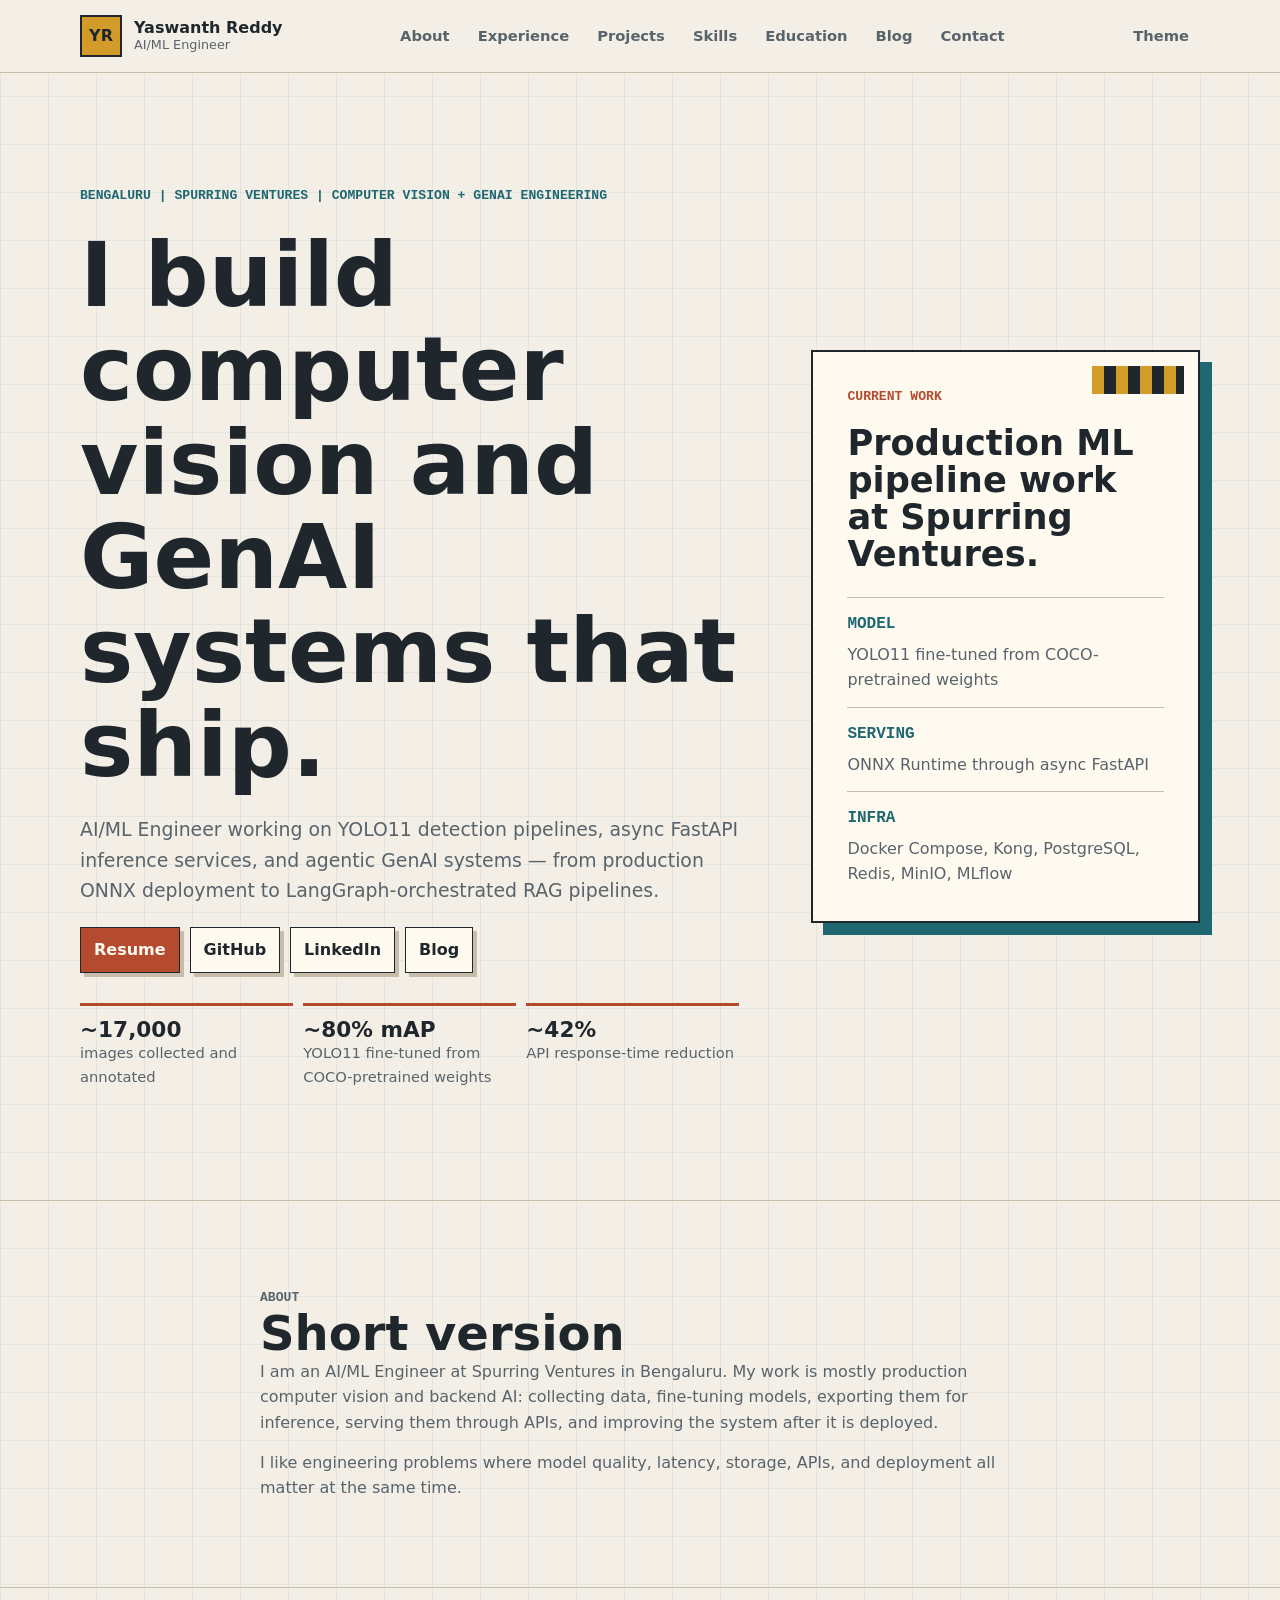
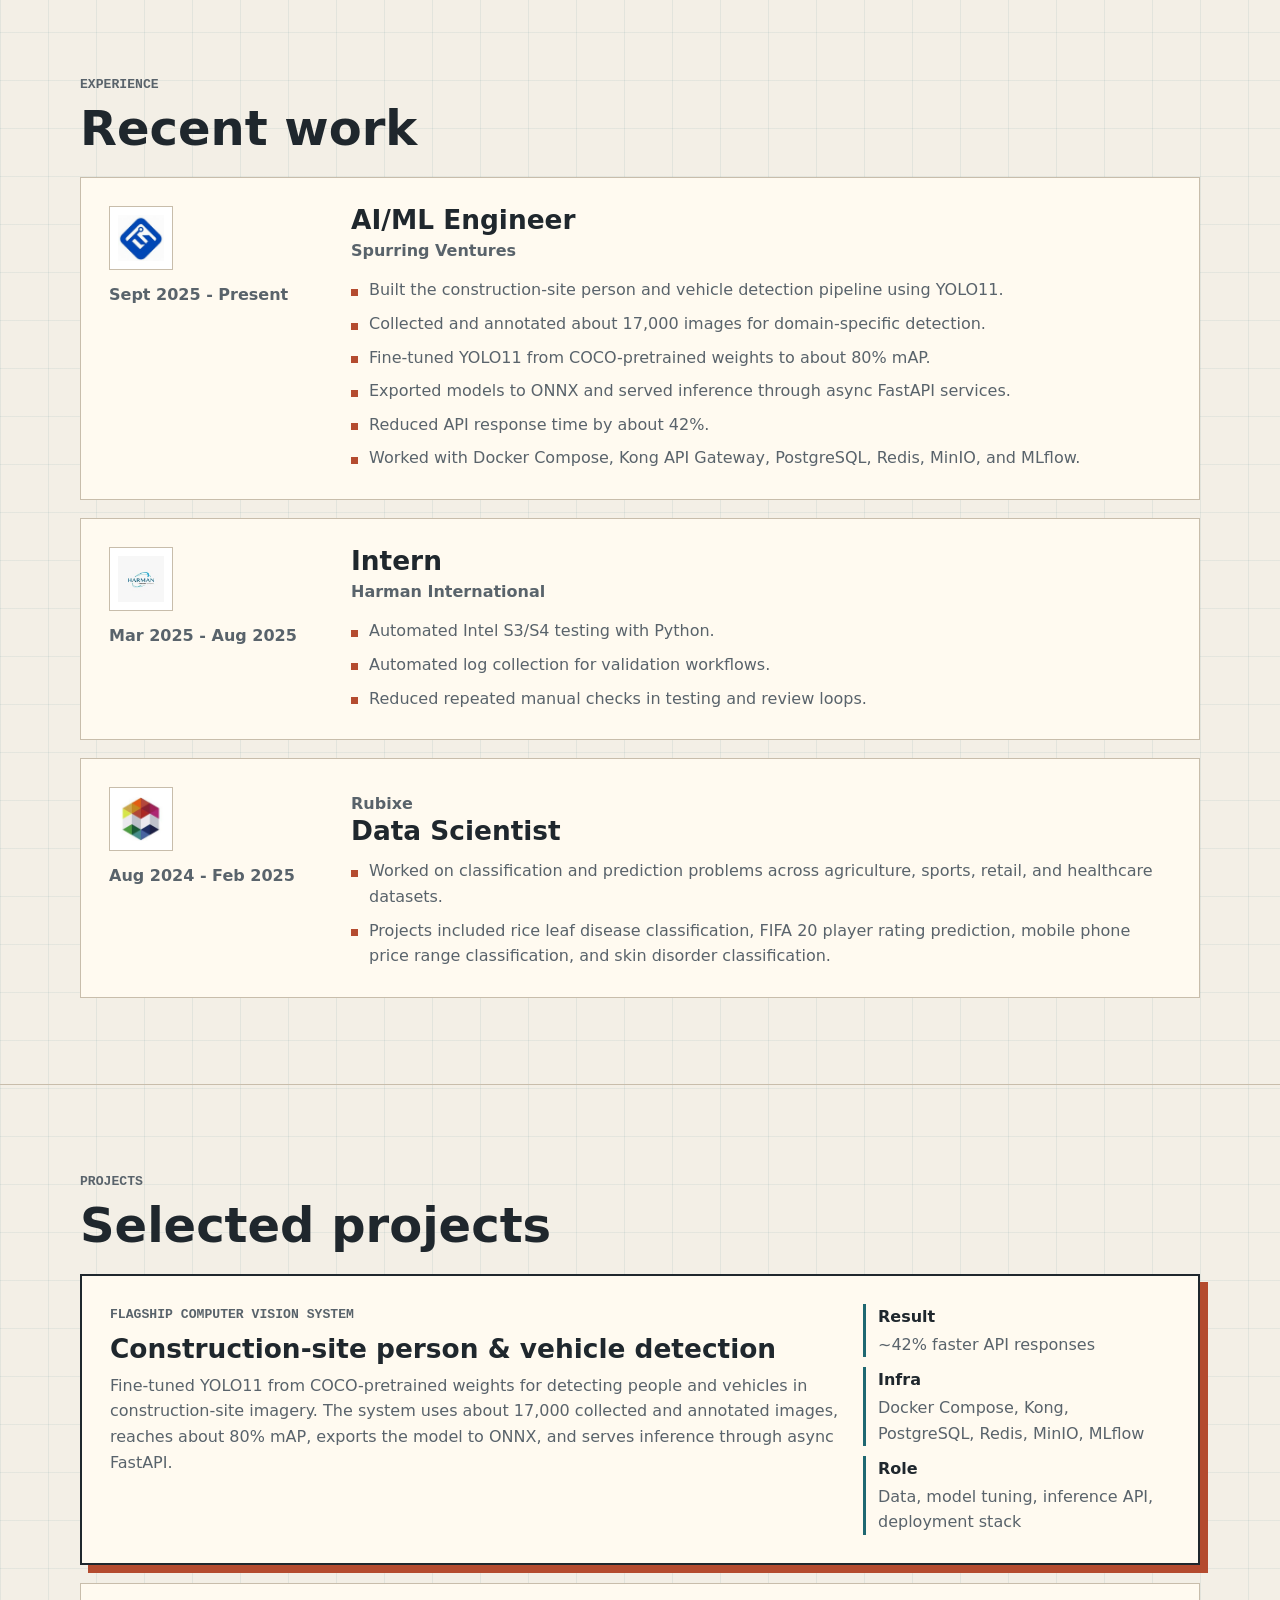
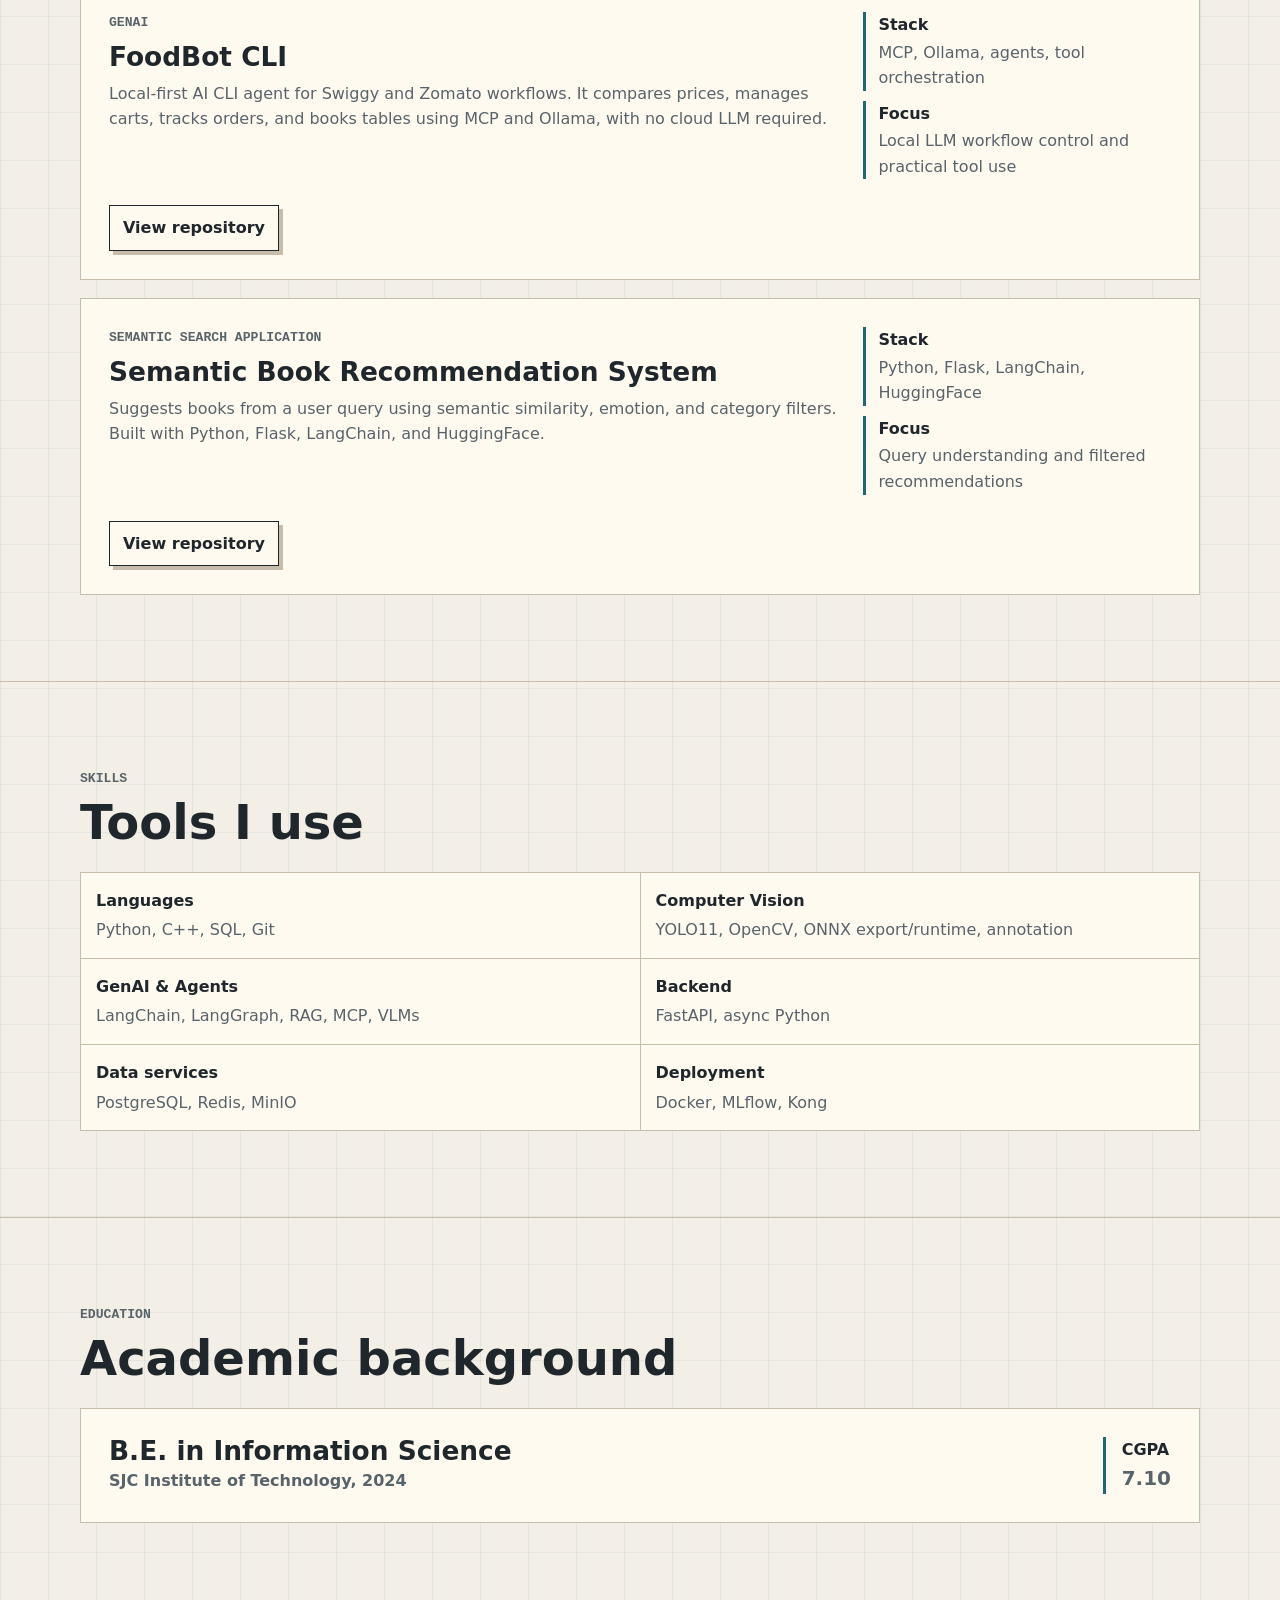
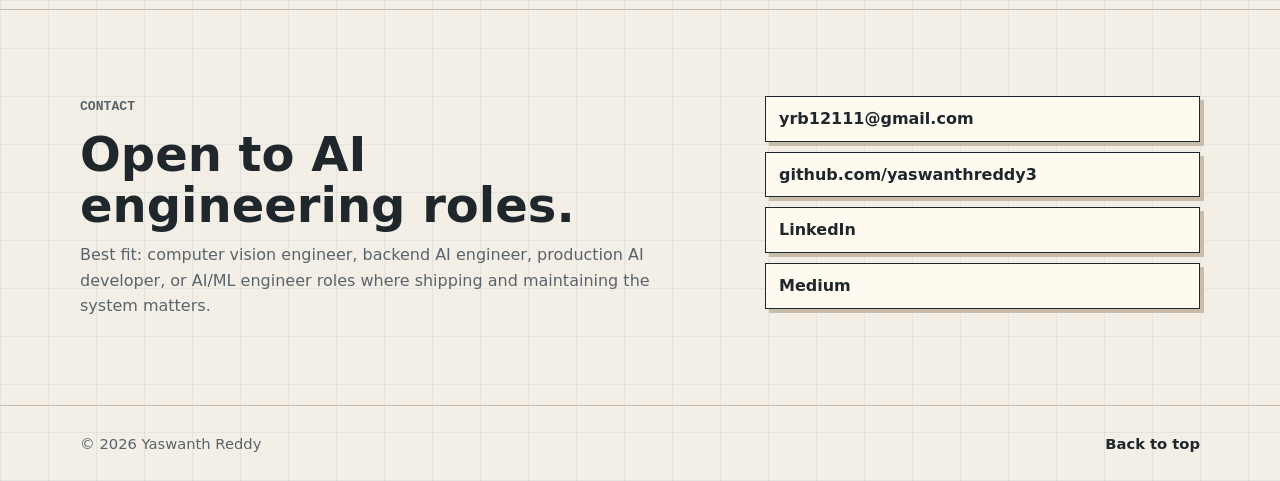
==== index.html @ 5bba1be9 "Initial commit" ====
<!DOCTYPE html>
<html lang="en">
<head>
    <meta charset="UTF-8">
    <meta name="viewport" content="width=device-width, initial-scale=1.0">
    <meta name="description" content="Yaswanth Reddy is an AI/ML Engineer at Spurring Ventures in Bengaluru, building production computer vision systems (YOLO11, ONNX, FastAPI) and GenAI/agentic pipelines (LangGraph, RAG, MCP).">
    <meta name="author" content="Yaswanth Reddy">
    <meta name="robots" content="index, follow">
    <meta name="theme-color" content="#f3efe6">

    <meta property="og:type" content="profile">
    <meta property="og:title" content="Yaswanth Reddy | AI/ML Engineer">
    <meta property="og:description" content="Production computer vision and GenAI systems. YOLO11, FastAPI, ONNX, LangGraph, RAG, MCP.">
    <meta property="og:image" content="og-image.svg">
    <meta property="og:image:alt" content="Yaswanth Reddy AI/ML Engineer portfolio preview">
    <meta name="twitter:card" content="summary_large_image">
    <meta name="twitter:title" content="Yaswanth Reddy | AI/ML Engineer">
    <meta name="twitter:description" content="AI/ML Engineer building production computer vision and backend AI systems in Bengaluru.">
    <meta name="twitter:image" content="og-image.svg">

    <title>Yaswanth Reddy | AI/ML Engineer</title>
    <link rel="icon" href="favicon.svg" type="image/svg+xml">
    <link rel="stylesheet" href="port.css">
    <script defer src="port.js"></script>

    <script type="application/ld+json">
    {
        "@context": "https://schema.org",
        "@type": "Person",
        "name": "Yaswanth Reddy",
        "jobTitle": "AI/ML Engineer",
        "email": "mailto:yrb12111@gmail.com",
        "address": {
            "@type": "PostalAddress",
            "addressLocality": "Bengaluru",
            "addressCountry": "India"
        },
        "worksFor": {
            "@type": "Organization",
            "name": "Spurring Ventures"
        },
        "sameAs": [
            "https://github.com/yaswanthreddy3",
            "https://www.linkedin.com/in/yaswanth-reddy-balam-74a609209/",
            "https://medium.com/@yaswanthreddy3775"
        ],
        "knowsAbout": [
            "Computer Vision",
            "YOLO11",
            "OpenCV",
            "ONNX Runtime",
            "FastAPI",
            "LangChain",
            "LangGraph",
            "Model Context Protocol",
            "Docker",
            "MLflow"
        ]
    }
    </script>
</head>
<body>
    <a class="skip-link" href="#main">Skip to content</a>

    <header class="site-header" data-header>
        <nav class="nav" aria-label="Primary navigation">
            <a class="brand" href="#home" aria-label="Yaswanth Reddy home">
                <span class="brand-mark">YR</span>
                <span>
                    <strong>Yaswanth Reddy</strong>
                    <small>AI/ML Engineer</small>
                </span>
            </a>

            <button class="menu-button" type="button" data-menu-toggle aria-expanded="false" aria-controls="site-menu">
                <span data-menu-label>Menu</span>
            </button>

            <div class="nav-links" id="site-menu" data-nav-menu>
                <a href="#about">About</a>
                <a href="#experience">Experience</a>
                <a href="#projects">Projects</a>
                <a href="#skills">Skills</a>
                <a href="#education">Education</a>
                <a href="blog.html">Blog</a>
                <a href="#contact">Contact</a>
            </div>

            <button class="theme-button" type="button" data-theme-toggle aria-label="Toggle light and dark theme">Theme</button>
        </nav>
    </header>

    <main id="main">
        <section class="hero" id="home" aria-labelledby="hero-title">
            <div class="container hero-layout">
                <div class="hero-copy" data-reveal>
                    <p class="eyebrow">Bengaluru | Spurring Ventures | Computer Vision + GenAI Engineering</p>
                    <h1 id="hero-title">I build computer vision and GenAI systems that ship.</h1>
                    <p class="hero-text">
                        AI/ML Engineer working on YOLO11 detection pipelines, async FastAPI inference services,
                        and agentic GenAI systems — from production ONNX deployment to LangGraph-orchestrated
                        RAG pipelines.
                    </p>

                    <div class="hero-actions">
                        <a class="button primary" href="Yaswanth-AI-ML.pdf" target="_blank" rel="noopener noreferrer">Resume</a>
                        <a class="button" href="https://github.com/yaswanthreddy3" target="_blank" rel="noopener noreferrer">GitHub</a>
                        <a class="button" href="https://www.linkedin.com/in/yaswanth-reddy-balam-74a609209/" target="_blank" rel="noopener noreferrer">LinkedIn</a>
                        <a class="button" href="blog.html">Blog</a>
                    </div>

                    <ul class="hero-facts" aria-label="Portfolio highlights">
                        <li><strong>~17,000</strong><span>images collected and annotated</span></li>
                        <li><strong>~80% mAP</strong><span>YOLO11 fine-tuned from COCO-pretrained weights</span></li>
                        <li><strong>~42%</strong><span>API response-time reduction</span></li>
                    </ul>
                </div>

                <aside class="work-sheet" aria-label="Yaswanth Reddy work summary" data-reveal>
                    <p class="sheet-label">Current work</p>
                    <h2>Production ML pipeline work at Spurring Ventures.</h2>
                    <dl>
                        <div>
                            <dt>Model</dt>
                            <dd>YOLO11 fine-tuned from COCO-pretrained weights</dd>
                        </div>
                        <div>
                            <dt>Serving</dt>
                            <dd>ONNX Runtime through async FastAPI</dd>
                        </div>
                        <div>
                            <dt>Infra</dt>
                            <dd>Docker Compose, Kong, PostgreSQL, Redis, MinIO, MLflow</dd>
                        </div>
                    </dl>
                </aside>
            </div>
        </section>

        <section class="section about" id="about" aria-labelledby="about-title">
            <div class="container narrow" data-reveal>
                <p class="section-label">About</p>
                <h2 id="about-title">Short version</h2>
                <p>
                    I am an AI/ML Engineer at Spurring Ventures in Bengaluru. My work is mostly production computer vision and
                    backend AI: collecting data, fine-tuning models, exporting them for inference, serving them through APIs,
                    and improving the system after it is deployed.
                </p>
                <p>
                    I like engineering problems where model quality, latency, storage, APIs, and deployment all matter at the same time.
                </p>
            </div>
        </section>

        <section class="section experience" id="experience" aria-labelledby="experience-title">
            <div class="container">
                <div class="section-heading" data-reveal>
                    <p class="section-label">Experience</p>
                    <h2 id="experience-title">Recent work</h2>
                </div>

                <div class="timeline">
                    <article class="job" data-reveal>
                        <div class="job-meta">
                            <img src="spurring_image.png" width="64" height="64" alt="Spurring Ventures logo" loading="lazy">
                            <p>Sept 2025 - Present</p>
                        </div>
                        <div class="job-body">
                            <h3>AI/ML Engineer</h3>
                            <p class="company">Spurring Ventures</p>
                            <ul>
                                <li>Built the construction-site person and vehicle detection pipeline using YOLO11.</li>
                                <li>Collected and annotated about 17,000 images for domain-specific detection.</li>
                                <li>Fine-tuned YOLO11 from COCO-pretrained weights to about 80% mAP.</li>
                                <li>Exported models to ONNX and served inference through async FastAPI services.</li>
                                <li>Reduced API response time by about 42%.</li>
                                <li>Worked with Docker Compose, Kong API Gateway, PostgreSQL, Redis, MinIO, and MLflow.</li>
                            </ul>
                        </div>
                    </article>

                    <article class="job" data-reveal>
                        <div class="job-meta">
                            <img src="harman_logo.png" width="64" height="64" alt="Harman International logo" loading="lazy">
                            <p>Mar 2025 - Aug 2025</p>
                        </div>
                        <div class="job-body">
                            <h3>Intern</h3>
                            <p class="company">Harman International</p>
                            <ul>
                                <li>Automated Intel S3/S4 testing with Python.</li>
                                <li>Automated log collection for validation workflows.</li>
                                <li>Reduced repeated manual checks in testing and review loops.</li>
                            </ul>
                        </div>
                    </article>
                    <article class="job" data-reveal>
                        <div class="job-meta">
                            <img src="rubixe_logo.png" width="64" height="64" alt="Rubixe" loading="lazy">
                            <p>Aug 2024 - Feb 2025</p>
                        </div>
                        <div class="job-body">
                            <p class="company">Rubixe</p>
                            <h3>Data Scientist</h3>
                            <ul>
                                <li>Worked on classification and prediction problems across agriculture, sports, retail, and healthcare datasets.</li>
                                <li>Projects included rice leaf disease classification, FIFA 20 player rating prediction, mobile phone price range classification, and skin disorder classification.</li>
                            </ul>
                        </div>
                    </article>
                </div>
            </div>
        </section>

        <section class="section projects" id="projects" aria-labelledby="projects-title">
            <div class="container">
                <div class="section-heading" data-reveal>
                    <p class="section-label">Projects</p>
                    <h2 id="projects-title">Selected projects</h2>
                </div>

                <div class="project-list">
                    <article class="project flagship" data-reveal>
                        <div>
                            <p class="project-type">Flagship computer vision system</p>
                            <h3>Construction-site person &amp; vehicle detection</h3>
                            <p>
                                Fine-tuned YOLO11 from COCO-pretrained weights for detecting people and vehicles in construction-site imagery.
                                The system uses about 17,000 collected and annotated images, reaches about 80% mAP, exports the model to ONNX,
                                and serves inference through async FastAPI.
                            </p>
                        </div>
                        <dl class="project-details">
                            <div><dt>Result</dt><dd>~42% faster API responses</dd></div>
                            <div><dt>Infra</dt><dd>Docker Compose, Kong, PostgreSQL, Redis, MinIO, MLflow</dd></div>
                            <div><dt>Role</dt><dd>Data, model tuning, inference API, deployment stack</dd></div>
                        </dl>
                    </article>

                    <article class="project" data-reveal>
                        <div>
                            <p class="project-type">GenAI</p>
                            <h3>FoodBot CLI</h3>
                            <p>
                                Local-first AI CLI agent for Swiggy and Zomato workflows. It compares prices, manages carts,
                                tracks orders, and books tables using MCP and Ollama, with no cloud LLM required.
                            </p>
                        </div>
                        <dl class="project-details">
                            <div><dt>Stack</dt><dd>MCP, Ollama, agents, tool orchestration</dd></div>
                            <div><dt>Focus</dt><dd>Local LLM workflow control and practical tool use</dd></div>
                        </dl>
                        <a class="text-link" href="https://github.com/yaswanthreddy3/foodbot-cli" target="_blank" rel="noopener noreferrer">View repository</a>
                    </article>

                    <article class="project" data-reveal>
                        <div>
                            <p class="project-type">Semantic search application</p>
                            <h3>Semantic Book Recommendation System</h3>
                            <p>
                                Suggests books from a user query using semantic similarity, emotion, and category filters.
                                Built with Python, Flask, LangChain, and HuggingFace.
                            </p>
                        </div>
                        <dl class="project-details">
                            <div><dt>Stack</dt><dd>Python, Flask, LangChain, HuggingFace</dd></div>
                            <div><dt>Focus</dt><dd>Query understanding and filtered recommendations</dd></div>
                        </dl>
                        <a class="text-link" href="https://github.com/yaswanthreddy3/Semantic-Book-Recommendation-System" target="_blank" rel="noopener noreferrer">View repository</a>
                    </article>
                </div>
            </div>
        </section>

        <section class="section skills" id="skills" aria-labelledby="skills-title">
            <div class="container">
                <div class="section-heading" data-reveal>
                    <p class="section-label">Skills</p>
                    <h2 id="skills-title">Tools I use</h2>
                </div>

                <div class="skill-groups" data-reveal>
                    <p><strong>Languages</strong> Python, C++, SQL, Git</p>
                    <p><strong>Computer Vision</strong> YOLO11, OpenCV, ONNX export/runtime, annotation</p>
                    <p><strong>GenAI &amp; Agents</strong> LangChain, LangGraph, RAG, MCP, VLMs</p>
                    <p><strong>Backend</strong> FastAPI, async Python</p>
                    <p><strong>Data services</strong> PostgreSQL, Redis, MinIO</p>
                    <p><strong>Deployment</strong> Docker, MLflow, Kong</p>
                </div>
            </div>
        </section>

        <section class="section education" id="education" aria-labelledby="education-title">
            <div class="container">
                <div class="section-heading" data-reveal>
                    <p class="section-label">Education</p>
                    <h2 id="education-title">Academic background</h2>
                </div>

                <article class="education-card" data-reveal>
                    <div>
                        <h3>B.E. in Information Science</h3>
                        <p>SJC Institute of Technology, 2024</p>
                    </div>
                    <dl>
                        <div>
                            <dt>CGPA</dt>
                            <dd>7.10</dd>
                        </div>
                    </dl>
                </article>
            </div>
        </section>

        <section class="section contact" id="contact" aria-labelledby="contact-title">
            <div class="container contact-layout">
                <div data-reveal>
                    <p class="section-label">Contact</p>
                    <h2 id="contact-title">Open to AI engineering roles.</h2>
                    <p>
                        Best fit: computer vision engineer, backend AI engineer, production AI developer,
                        or AI/ML engineer roles where shipping and maintaining the system matters.
                    </p>
                </div>

                <div class="contact-links" data-reveal>
                    <a href="mailto:yrb12111@gmail.com">yrb12111@gmail.com</a>
                    <a href="https://github.com/yaswanthreddy3" target="_blank" rel="noopener noreferrer">github.com/yaswanthreddy3</a>
                    <a href="https://www.linkedin.com/in/yaswanth-reddy-balam-74a609209/" target="_blank" rel="noopener noreferrer">LinkedIn</a>
                    <a href="https://medium.com/@yaswanthreddy3775" target="_blank" rel="noopener noreferrer">Medium</a>
                </div>
            </div>
        </section>
    </main>

    <footer class="footer">
        <div class="container footer-inner">
            <p>© <span data-year></span> Yaswanth Reddy</p>
            <a href="#home">Back to top</a>
        </div>
    </footer>
</body>
</html>
---- port.css ----
:root {
    color-scheme: light;
    --paper: #f3efe6;
    --paper-2: #e7dfd0;
    --ink: #1f272d;
    --muted: #59636b;
    --line: #c8bdab;
    --panel: #fffaf0;
    --orange: #b44b2f;
    --blue: #1f6872;
    --yellow: #d39b2a;
    --focus: #0d5c63;
    --shadow: 0 18px 40px rgba(48, 38, 26, 0.12);
    --container: min(1120px, calc(100% - 40px));
    --nav-height: 72px;
}

:root[data-theme="dark"] {
    color-scheme: dark;
    --paper: #25272a;
    --paper-2: #1d2023;
    --ink: #f1eadf;
    --muted: #c2b9aa;
    --line: #55504a;
    --panel: #303236;
    --orange: #ff936f;
    --blue: #8ccbd0;
    --yellow: #ffd27a;
    --focus: #8ccbd0;
    --shadow: 0 18px 40px rgba(0, 0, 0, 0.28);
}

* {
    box-sizing: border-box;
}

html {
    scroll-behavior: smooth;
    scroll-padding-top: calc(var(--nav-height) + 20px);
}

body {
    margin: 0;
    background:
        linear-gradient(90deg, rgba(31, 104, 114, 0.08) 1px, transparent 1px),
        linear-gradient(rgba(31, 104, 114, 0.07) 1px, transparent 1px),
        var(--paper);
    background-size: 48px 48px;
    color: var(--ink);
    font-family: ui-sans-serif, system-ui, -apple-system, BlinkMacSystemFont, "Segoe UI", sans-serif;
    line-height: 1.6;
    text-rendering: optimizeLegibility;
    -webkit-font-smoothing: antialiased;
}

body.menu-open {
    overflow: hidden;
}

a {
    color: inherit;
    text-decoration: none;
}

button {
    border: 0;
    color: inherit;
    font: inherit;
}

img {
    display: block;
    max-width: 100%;
}

p,
h1,
h2,
h3,
dl,
dd {
    margin: 0;
}

ul {
    margin: 0;
    padding: 0;
}

li {
    list-style: none;
}

:focus-visible {
    outline: 3px solid var(--focus);
    outline-offset: 4px;
}

::selection {
    background: var(--yellow);
    color: #1f272d;
}

.skip-link {
    position: fixed;
    top: 12px;
    left: 12px;
    z-index: 100;
    padding: 10px 14px;
    background: var(--ink);
    color: var(--paper);
    transform: translateY(-150%);
    transition: transform 160ms ease;
}

.skip-link:focus {
    transform: translateY(0);
}

.container {
    width: var(--container);
    margin: 0 auto;
}

.narrow {
    max-width: 760px;
}

.site-header {
    position: sticky;
    top: 0;
    z-index: 50;
    border-bottom: 1px solid var(--line);
    background: var(--paper);
    backdrop-filter: blur(14px);
}

.nav {
    display: grid;
    grid-template-columns: auto 1fr auto;
    align-items: center;
    width: var(--container);
    min-height: var(--nav-height);
    gap: 18px;
    margin: 0 auto;
}

.brand {
    display: inline-flex;
    align-items: center;
    gap: 12px;
    min-width: 0;
}

.brand-mark {
    display: grid;
    width: 42px;
    height: 42px;
    place-items: center;
    border: 2px solid var(--ink);
    background: var(--yellow);
    color: #1f272d;
    font-weight: 900;
    letter-spacing: 0;
}

.brand strong,
.brand small {
    display: block;
    line-height: 1.15;
}

.brand small {
    color: var(--muted);
    font-size: 0.8rem;
}

.nav-links {
    display: flex;
    justify-content: center;
    gap: 6px;
}

.nav-links a,
.theme-button,
.menu-button {
    padding: 8px 10px;
    border: 1px solid transparent;
    background: transparent;
    color: var(--muted);
    font-size: 0.92rem;
    font-weight: 700;
    cursor: pointer;
}

.nav-links a:hover,
.nav-links a.is-active,
.theme-button:hover,
.menu-button:hover {
    border-color: var(--line);
    color: var(--ink);
    background: var(--panel);
}

.menu-button {
    display: none;
}

.hero {
    padding: clamp(56px, 9vw, 112px) 0;
}

.hero-layout {
    display: grid;
    grid-template-columns: minmax(0, 1.12fr) minmax(280px, 0.66fr);
    gap: clamp(32px, 6vw, 72px);
    align-items: center;
}

.hero-copy {
    display: grid;
    gap: 22px;
}

.eyebrow,
.section-label,
.project-type {
    color: var(--blue);
    font-family: ui-monospace, SFMono-Regular, Menlo, Consolas, monospace;
    font-size: 0.82rem;
    font-weight: 800;
    letter-spacing: 0;
    text-transform: uppercase;
}

h1,
h2,
h3 {
    line-height: 1.05;
    letter-spacing: 0;
}

h1 {
    max-width: 820px;
    font-size: 5.6rem;
}

h2 {
    font-size: 3rem;
}

h3 {
    font-size: 1.65rem;
}

.hero-text,
.section p,
.project p,
.job li,
.project-details dd,
.contact-layout p,
.footer {
    color: var(--muted);
}

.hero-text {
    max-width: 700px;
    font-size: 1.18rem;
}

.hero-actions,
.contact-links {
    display: flex;
    flex-wrap: wrap;
    gap: 10px;
}

.button,
.contact-links a,
.contact-links button,
.text-link {
    display: inline-flex;
    align-items: center;
    min-height: 42px;
    padding: 9px 13px;
    border: 1px solid var(--ink);
    background: var(--panel);
    color: var(--ink);
    font-weight: 800;
    box-shadow: 4px 4px 0 var(--line);
    cursor: pointer;
    transition: transform 160ms ease, box-shadow 160ms ease, background 160ms ease;
}

.button:hover,
.contact-links a:hover,
.contact-links button:hover,
.text-link:hover {
    transform: translate(2px, 2px);
    box-shadow: 2px 2px 0 var(--line);
}

.button.primary {
    background: var(--orange);
    color: #fffaf0;
}

.hero-facts {
    display: grid;
    grid-template-columns: repeat(3, minmax(0, 1fr));
    gap: 10px;
    margin-top: 8px;
}

.hero-facts li {
    border-top: 3px solid var(--orange);
    padding-top: 12px;
}

.hero-facts strong,
.hero-facts span {
    display: block;
}

.hero-facts strong {
    color: var(--ink);
    font-size: 1.35rem;
    line-height: 1.1;
}

.hero-facts span {
    color: var(--muted);
    font-size: 0.92rem;
}

.work-sheet {
    position: relative;
    border: 2px solid var(--ink);
    background: var(--panel);
    box-shadow: 12px 12px 0 var(--blue);
    padding: clamp(20px, 4vw, 34px);
}

.work-sheet::before {
    position: absolute;
    top: 14px;
    right: 14px;
    z-index: 1;
    width: 92px;
    height: 28px;
    background: repeating-linear-gradient(
        90deg,
        var(--yellow) 0 12px,
        var(--ink) 12px 24px
    );
    content: "";
}

.sheet-label {
    margin-bottom: 18px;
    color: var(--orange);
    font-family: ui-monospace, SFMono-Regular, Menlo, Consolas, monospace;
    font-size: 0.82rem;
    font-weight: 900;
    text-transform: uppercase;
}

.work-sheet h2 {
    max-width: 420px;
    margin-bottom: 24px;
    font-size: 2.2rem;
}

.work-sheet dl {
    display: grid;
    gap: 14px;
}

.work-sheet div {
    border-top: 1px solid var(--line);
    padding-top: 14px;
}

.work-sheet dt {
    margin-bottom: 4px;
    color: var(--blue);
    font-family: ui-monospace, SFMono-Regular, Menlo, Consolas, monospace;
    font-weight: 900;
    text-transform: uppercase;
}

.work-sheet dd {
    color: var(--muted);
}

.section {
    padding: clamp(52px, 7vw, 86px) 0;
    border-top: 1px solid var(--line);
}

.section-heading {
    display: grid;
    gap: 8px;
    margin-bottom: 24px;
}

.about p + p {
    margin-top: 14px;
}

.timeline,
.project-list {
    display: grid;
    gap: 18px;
}

.job,
.education-card,
.project {
    display: grid;
    grid-template-columns: 220px minmax(0, 1fr);
    gap: 22px;
    padding: clamp(18px, 3vw, 28px);
    border: 1px solid var(--line);
    background: var(--panel);
}

.project {
    grid-template-columns: minmax(0, 1fr) minmax(220px, 0.42fr);
    align-items: start;
}

.education-card {
    display: grid;
    grid-template-columns: minmax(0, 1fr) auto;
    gap: 22px;
    align-items: center;
    padding: clamp(18px, 3vw, 28px);
    border: 1px solid var(--line);
    background: var(--panel);
}

.education-card p {
    margin-top: 4px;
    color: var(--muted);
    font-weight: 800;
}

.education-card dl {
    border-left: 3px solid var(--blue);
    padding-left: 16px;
}

.education-card dt {
    color: var(--ink);
    font-weight: 900;
}

.education-card dd {
    color: var(--muted);
    font-size: 1.25rem;
    font-weight: 900;
}

.project.flagship {
    border: 2px solid var(--ink);
    box-shadow: 8px 8px 0 var(--orange);
}

.job-meta {
    display: grid;
    align-content: start;
    gap: 12px;
    color: var(--muted);
    font-weight: 800;
}

.job-meta img {
    width: 64px;
    height: 64px;
    border: 1px solid var(--line);
    background: #ffffff;
    object-fit: contain;
    padding: 8px;
}

.company {
    margin-top: 4px;
    color: var(--orange);
    font-weight: 900;
}

.job ul {
    display: grid;
    gap: 8px;
    margin-top: 14px;
}

.job li {
    position: relative;
    padding-left: 18px;
}

.job li::before {
    position: absolute;
    top: 0.72em;
    left: 0;
    width: 7px;
    height: 7px;
    background: var(--orange);
    content: "";
}

.project > div:first-child {
    display: grid;
    gap: 10px;
}

.project-details {
    display: grid;
    gap: 10px;
}

.project-details div {
    border-left: 3px solid var(--blue);
    padding-left: 12px;
}

.project-details dt {
    color: var(--ink);
    font-weight: 900;
}

.project-details dd {
    margin-top: 2px;
}

.project .text-link {
    width: fit-content;
    margin-top: 4px;
}

.skill-groups {
    display: grid;
    grid-template-columns: repeat(2, minmax(0, 1fr));
    gap: 1px;
    border: 1px solid var(--line);
    background: var(--line);
}

.skill-groups p {
    padding: 15px;
    background: var(--panel);
    color: var(--muted);
}

.skill-groups strong {
    display: block;
    margin-bottom: 4px;
    color: var(--ink);
}

.contact-layout {
    display: grid;
    grid-template-columns: minmax(0, 0.82fr) minmax(280px, 0.58fr);
    gap: clamp(28px, 6vw, 70px);
    align-items: start;
}

.contact-layout > div:first-child {
    display: grid;
    gap: 12px;
}

.contact-links {
    display: grid;
}

.footer {
    border-top: 1px solid var(--line);
    padding: 26px 0;
    font-size: 0.92rem;
}

.footer-inner {
    display: flex;
    justify-content: space-between;
    gap: 16px;
}

.footer a {
    color: var(--ink);
    font-weight: 800;
}

[data-reveal] {
    opacity: 0;
    transform: translateY(14px);
}

[data-reveal].is-visible {
    opacity: 1;
    transform: translateY(0);
    transition: opacity 360ms ease, transform 360ms ease;
}

@media (prefers-reduced-motion: reduce) {
    *,
    *::before,
    *::after {
        scroll-behavior: auto !important;
        transition-duration: 0.001ms !important;
        animation-duration: 0.001ms !important;
    }

    [data-reveal] {
        opacity: 1;
        transform: none;
    }
}

@media (max-width: 880px) {
    :root {
        --container: min(100% - 28px, 1120px);
        --nav-height: 66px;
    }

    .nav {
        grid-template-columns: auto auto auto;
    }

    .menu-button {
        display: inline-flex;
        justify-self: end;
    }

    .theme-button {
        justify-self: end;
    }

    .nav-links {
        position: fixed;
        top: var(--nav-height);
        right: 14px;
        left: 14px;
        display: grid;
        justify-content: stretch;
        gap: 0;
        border: 1px solid var(--line);
        background: var(--panel);
        box-shadow: var(--shadow);
        opacity: 0;
        pointer-events: none;
        transform: translateY(-8px);
        transition: opacity 160ms ease, transform 160ms ease;
    }

    .nav-links.is-open {
        opacity: 1;
        pointer-events: auto;
        transform: translateY(0);
    }

    .nav-links a {
        padding: 13px;
        border-bottom: 1px solid var(--line);
    }

    .hero-layout,
    .contact-layout,
    .job,
    .education-card,
    .project {
        grid-template-columns: 1fr;
    }

    h1 {
        font-size: 4.2rem;
    }

    h2 {
        font-size: 2.45rem;
    }

    h3 {
        font-size: 1.45rem;
    }

    .work-sheet {
        max-width: 420px;
    }

    .hero-facts,
    .skill-groups {
        grid-template-columns: 1fr;
    }
}

@media (max-width: 560px) {
    h1 {
        font-size: 2.75rem;
    }

    h2 {
        font-size: 2.05rem;
    }

    h3 {
        font-size: 1.3rem;
    }

    .hero-text {
        font-size: 1.04rem;
    }

    .brand small {
        display: none;
    }

    .theme-button,
    .menu-button {
        padding-inline: 8px;
    }

    .hero-actions .button,
    .contact-links a,
    .contact-links button {
        width: 100%;
        justify-content: center;
    }

    .work-sheet {
        box-shadow: 7px 7px 0 var(--blue);
    }

    .work-sheet h2 {
        font-size: 1.7rem;
    }

    .footer-inner {
        display: grid;
    }
}
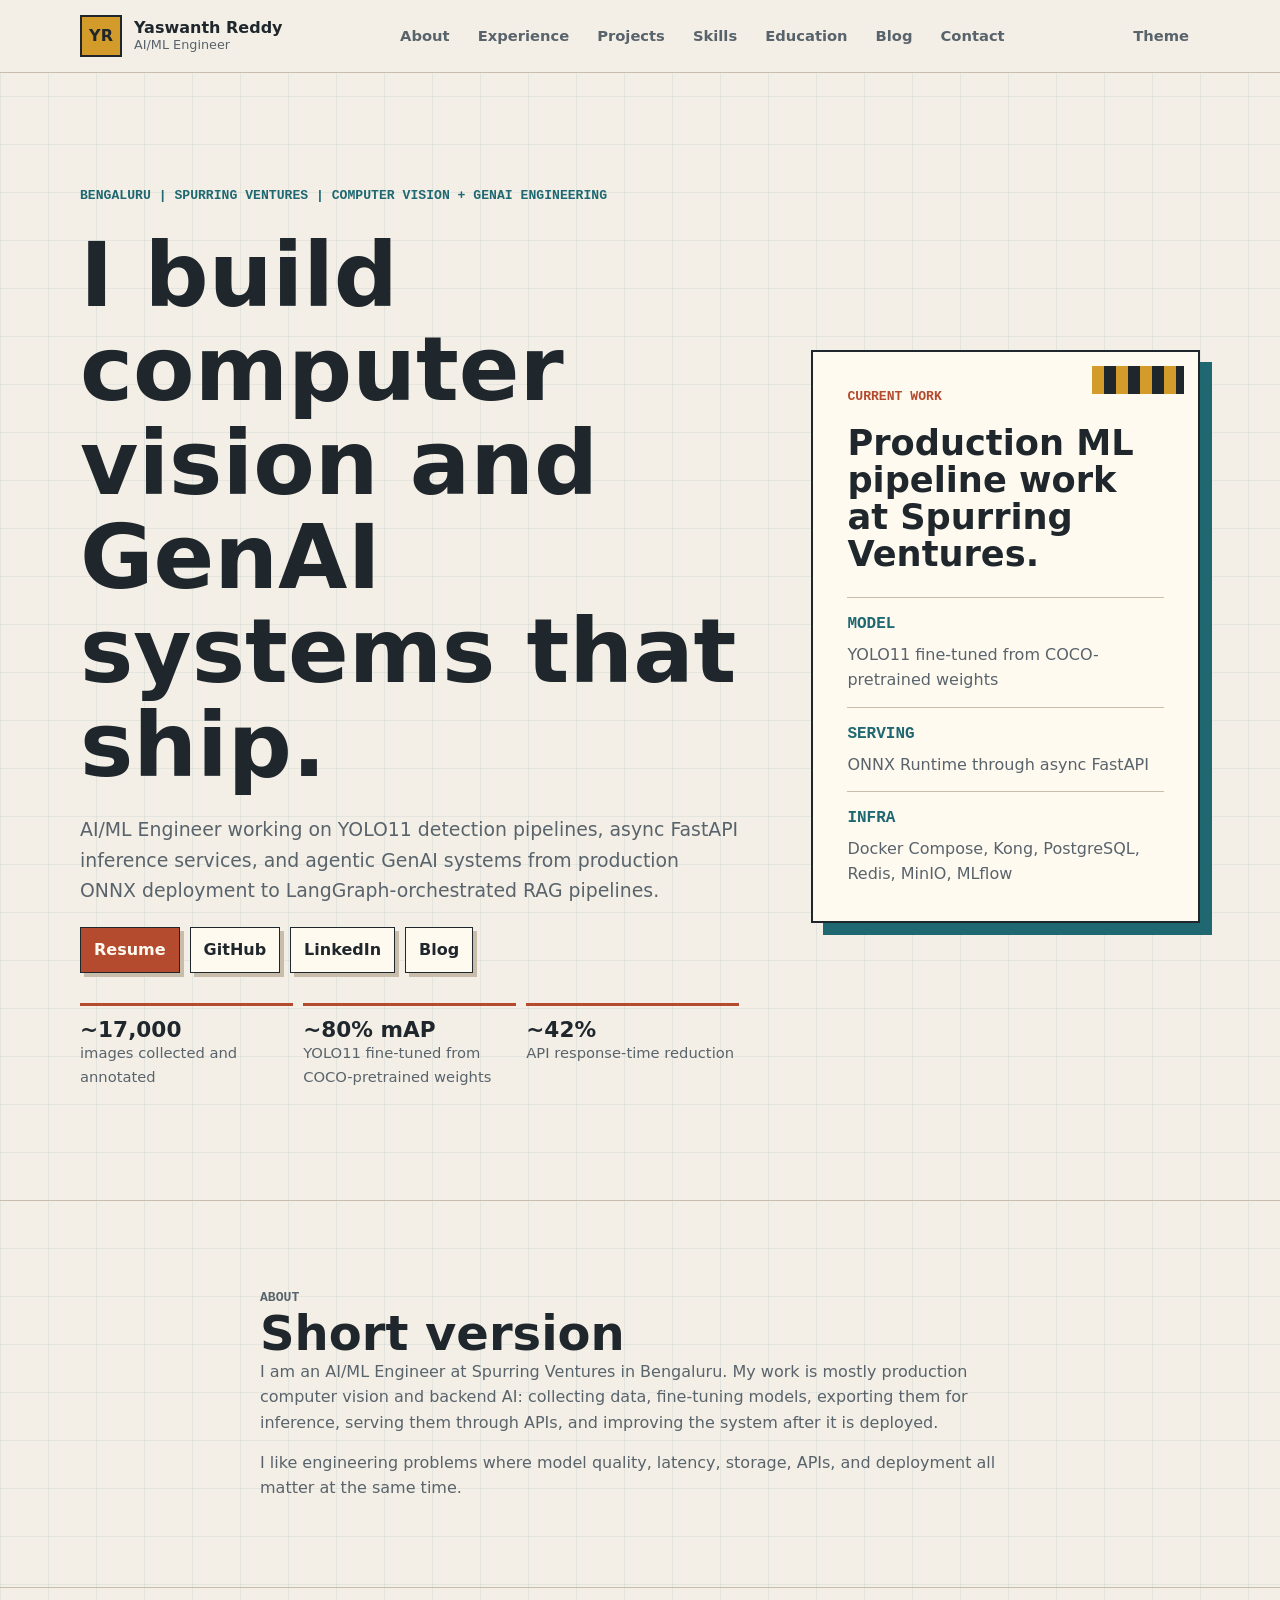
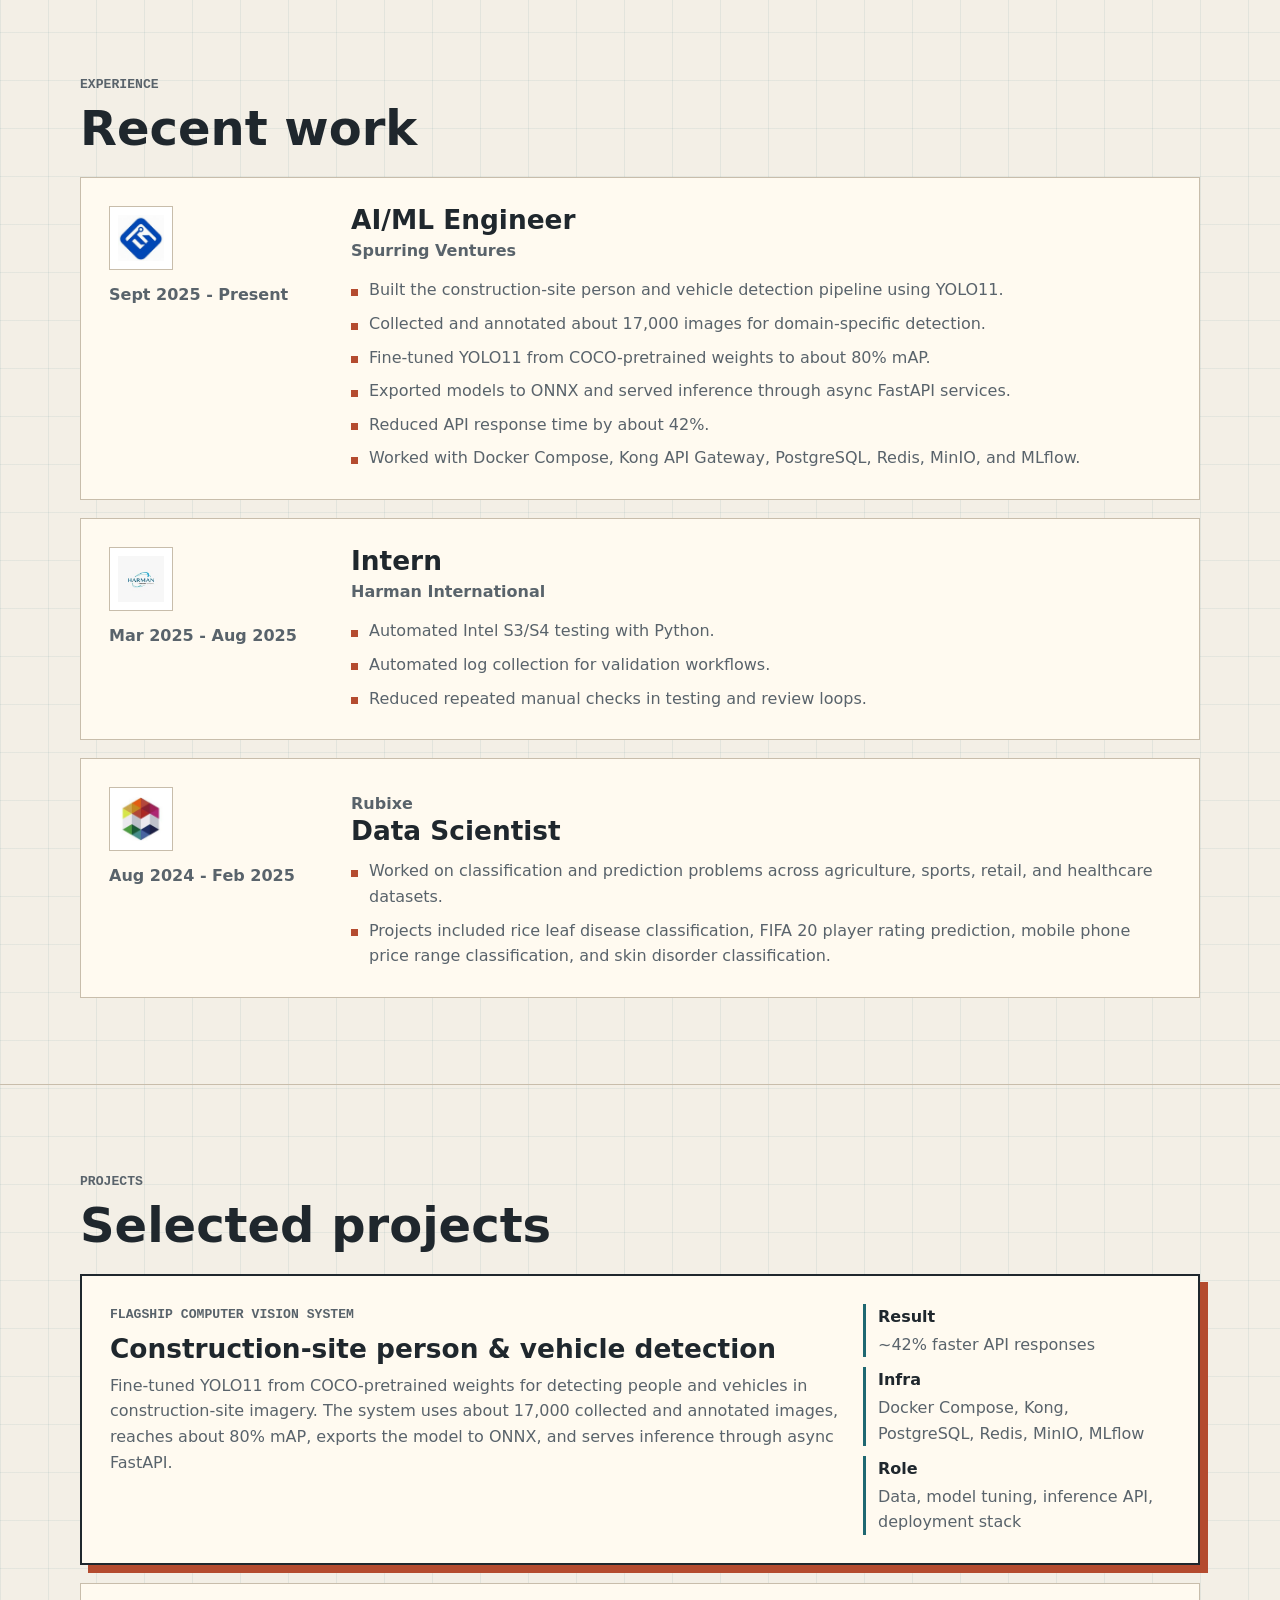
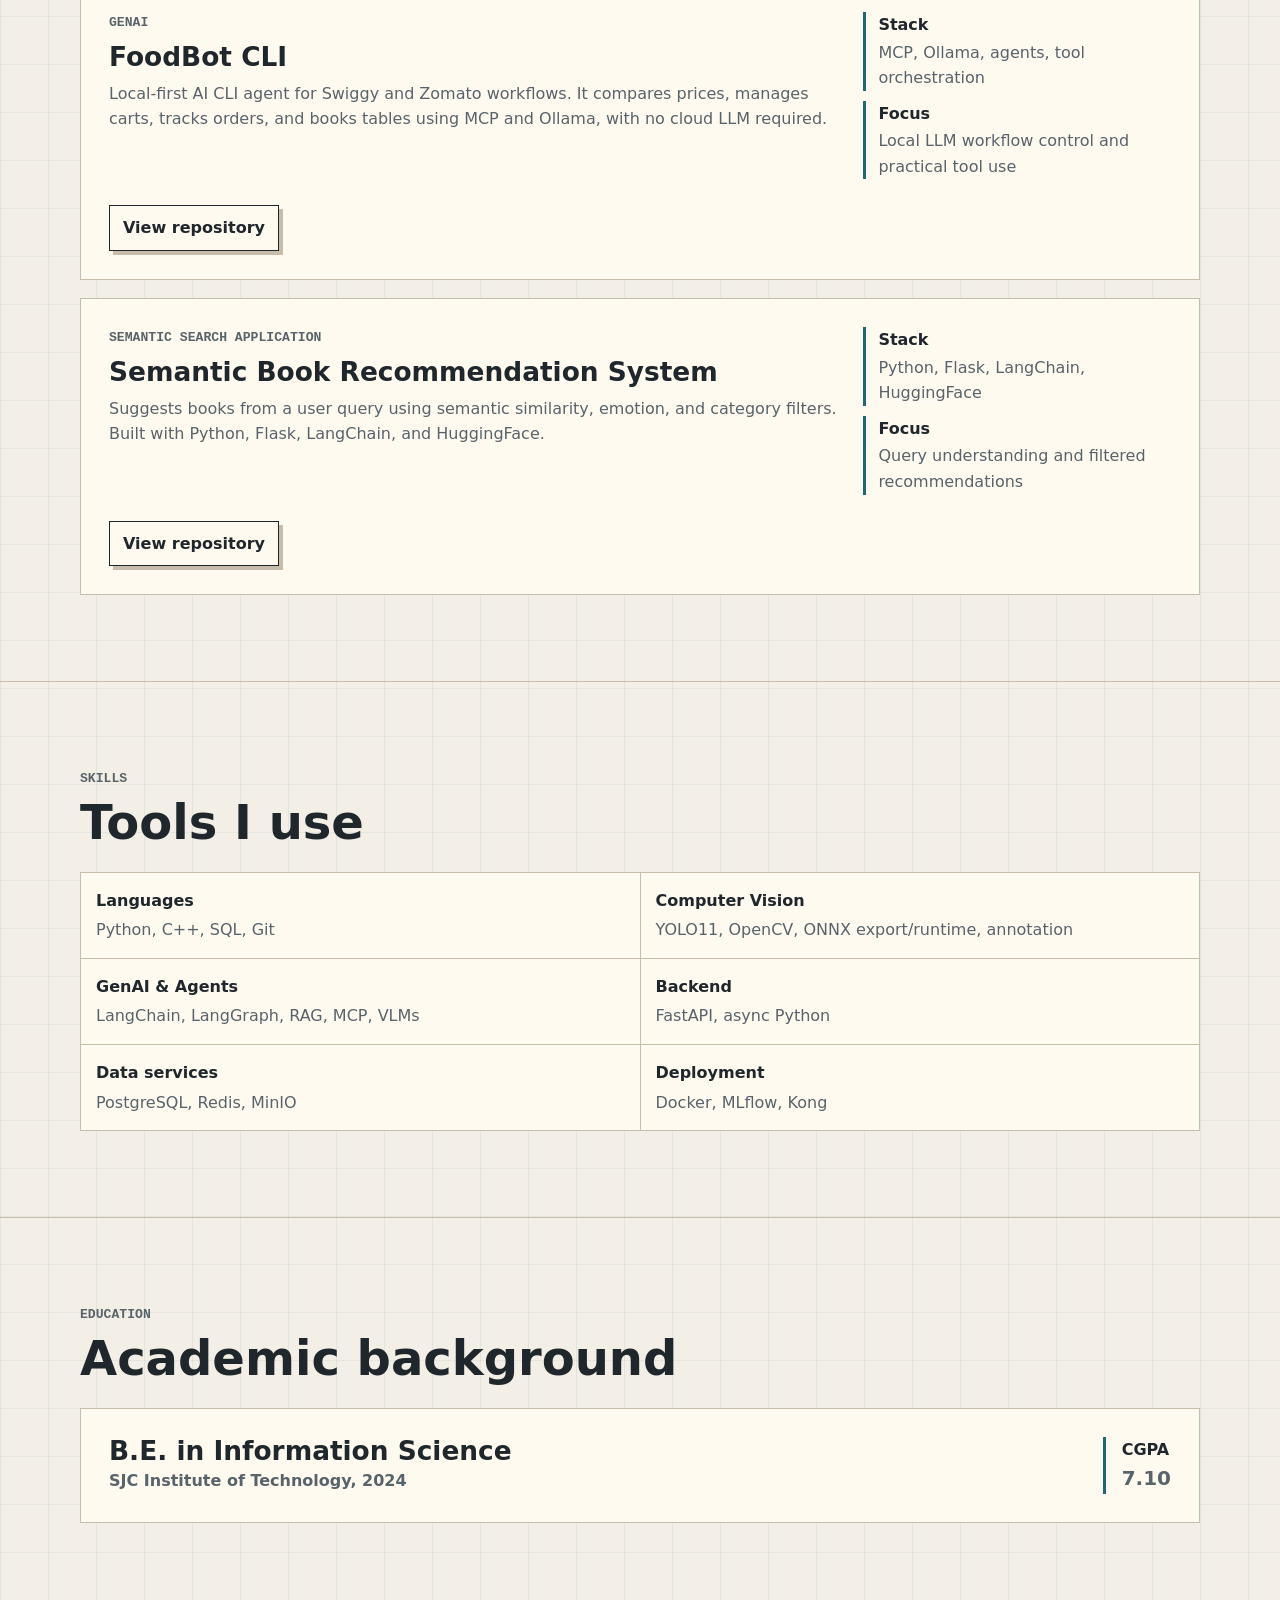
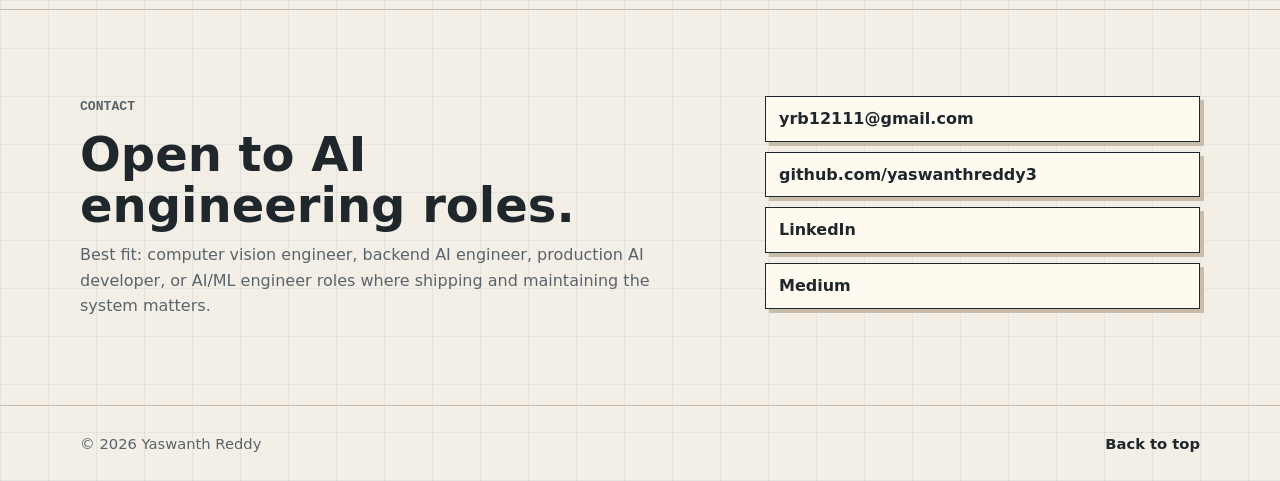
==== commit fbb4e889: "Fix text formatting in hero section of index.html Corrected the text formatting in the hero section." ====
--- a/index.html
+++ b/index.html
@@ -98,7 +98,7 @@
                     <h1 id="hero-title">I build computer vision and GenAI systems that ship.</h1>
                     <p class="hero-text">
                         AI/ML Engineer working on YOLO11 detection pipelines, async FastAPI inference services,
-                        and agentic GenAI systems — from production ONNX deployment to LangGraph-orchestrated
+                        and agentic GenAI systems from production ONNX deployment to LangGraph-orchestrated
                         RAG pipelines.
                     </p>
 
